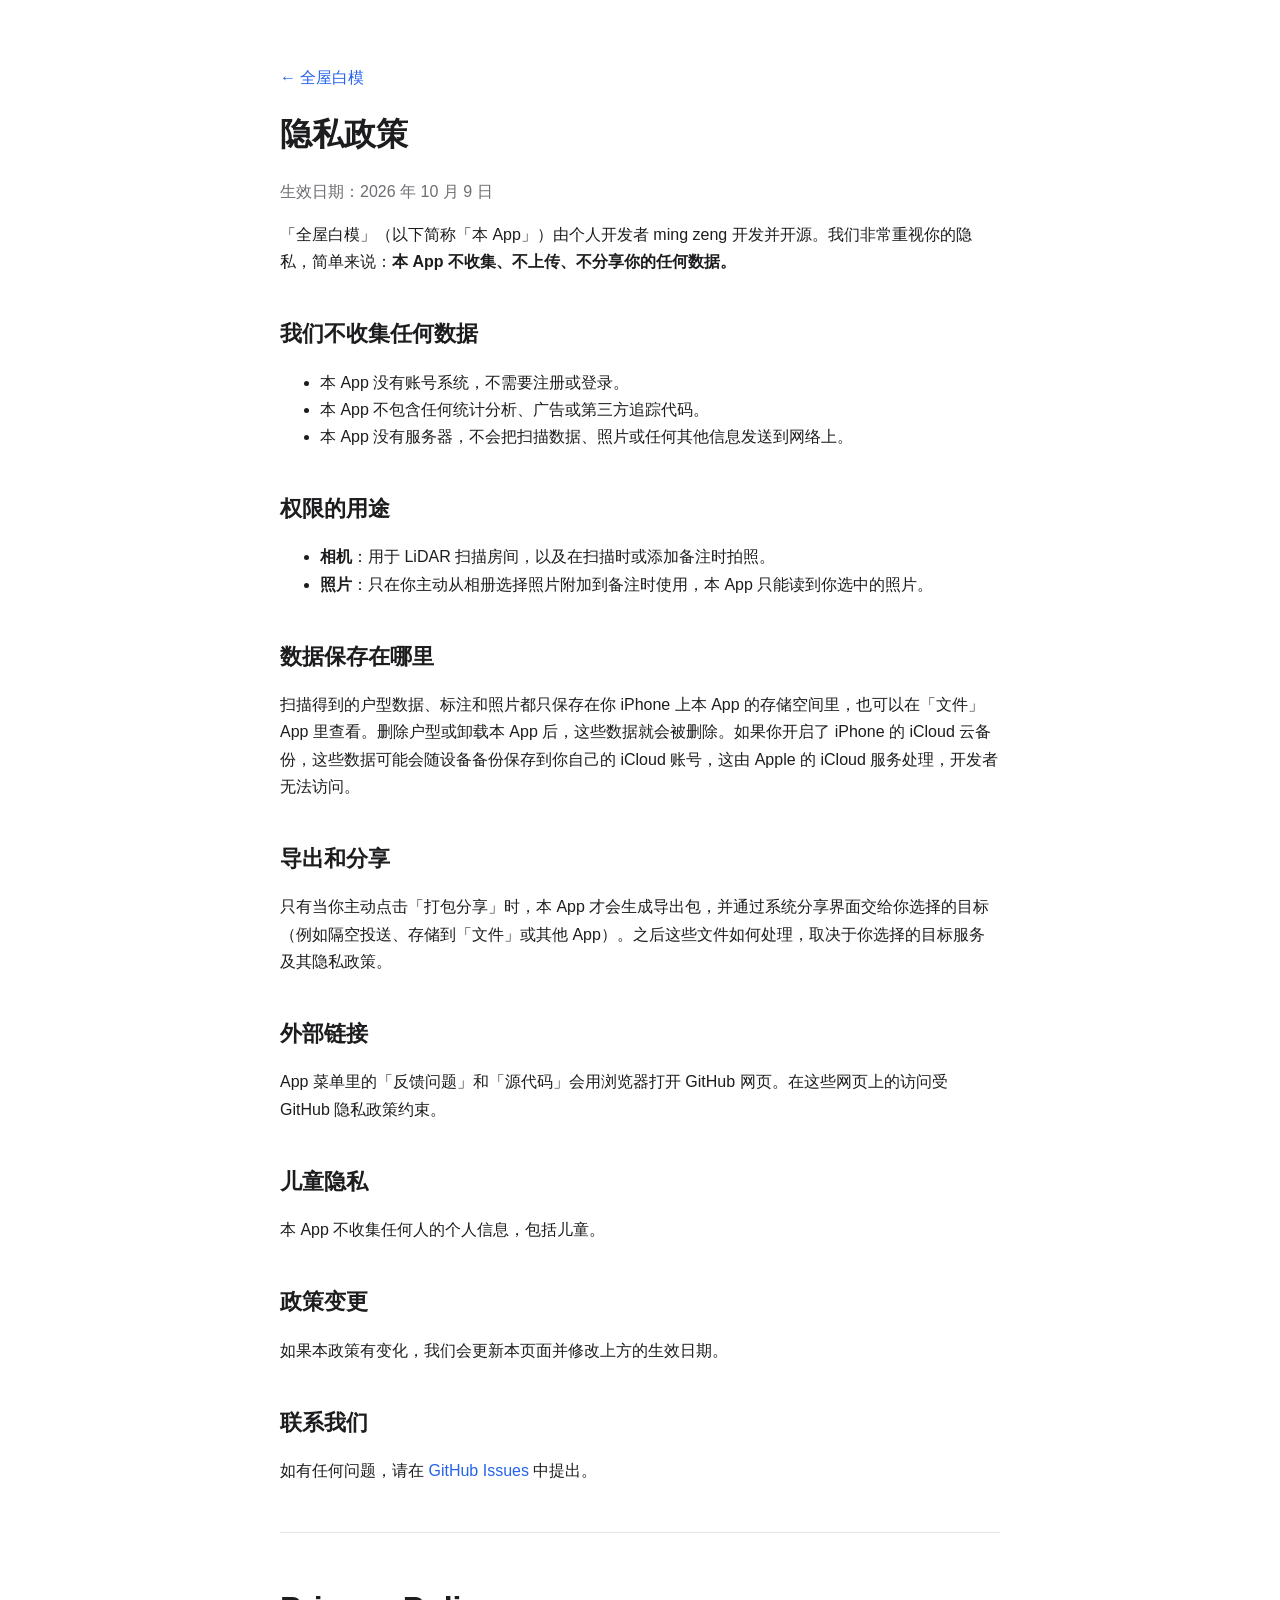
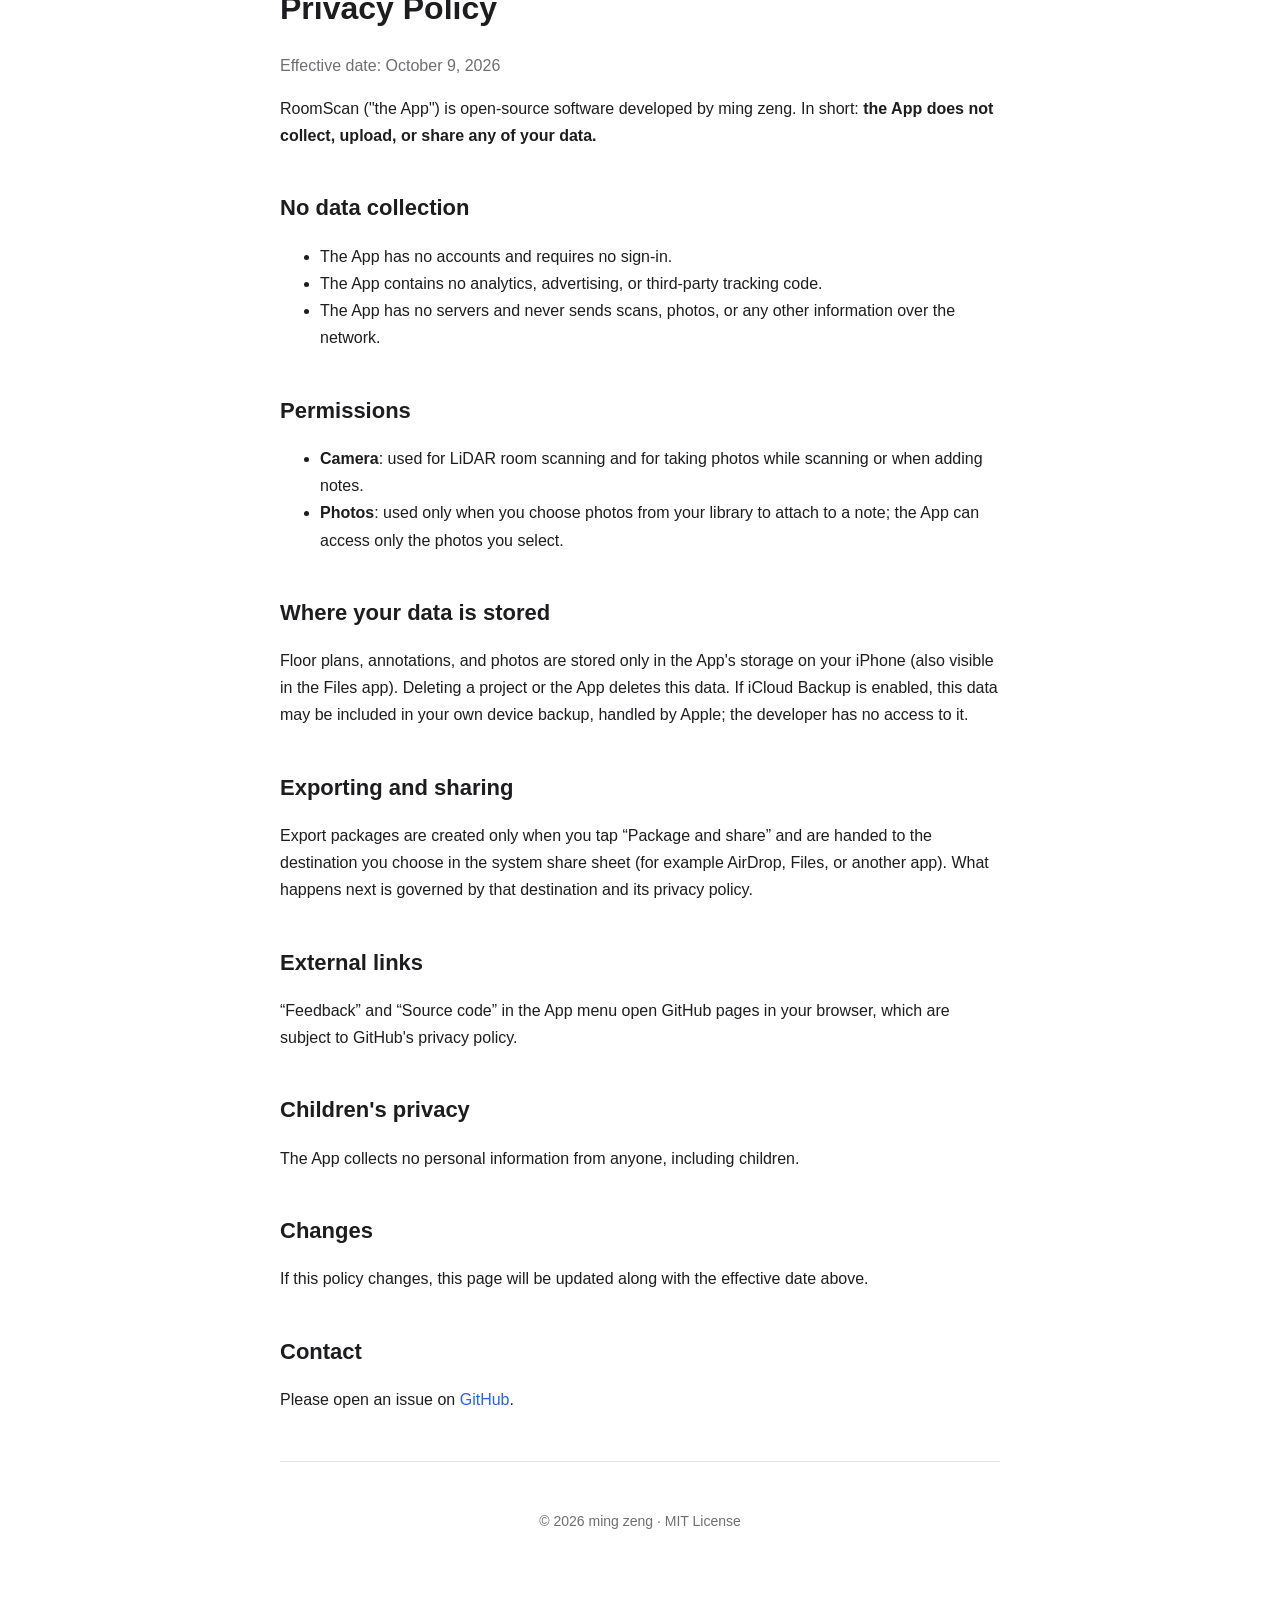
==== docs/privacy.html @ e1533487 "全屋白模 RoomScan：LiDAR 全屋扫描 → 白模 + 尺寸图 → 导出给 AI - 基于 Apple RoomPlan 的多房间扫描，扫描中自动 / 手动拍照（带相机位姿） - 空房间白模：" ====
<!doctype html>
<html lang="zh-Hans">
<head>
<meta charset="utf-8">
<meta name="viewport" content="width=device-width, initial-scale=1">
<title>隐私政策 · 全屋白模</title>
<link rel="icon" href="assets/icon.png">
<link rel="stylesheet" href="style.css">
</head>
<body>
<main>
  <p><a href="index.html">← 全屋白模</a></p>
  <h1>隐私政策</h1>
  <p class="muted">生效日期：2026 年 10 月 9 日</p>

  <p>「全屋白模」（以下简称「本 App」）由个人开发者 ming zeng 开发并开源。我们非常重视你的隐私，简单来说：<b>本 App 不收集、不上传、不分享你的任何数据。</b></p>

  <h2>我们不收集任何数据</h2>
  <ul>
    <li>本 App 没有账号系统，不需要注册或登录。</li>
    <li>本 App 不包含任何统计分析、广告或第三方追踪代码。</li>
    <li>本 App 没有服务器，不会把扫描数据、照片或任何其他信息发送到网络上。</li>
  </ul>

  <h2>权限的用途</h2>
  <ul>
    <li><b>相机</b>：用于 LiDAR 扫描房间，以及在扫描时或添加备注时拍照。</li>
    <li><b>照片</b>：只在你主动从相册选择照片附加到备注时使用，本 App 只能读到你选中的照片。</li>
  </ul>

  <h2>数据保存在哪里</h2>
  <p>扫描得到的户型数据、标注和照片都只保存在你 iPhone 上本 App 的存储空间里，也可以在「文件」App 里查看。删除户型或卸载本 App 后，这些数据就会被删除。如果你开启了 iPhone 的 iCloud 云备份，这些数据可能会随设备备份保存到你自己的 iCloud 账号，这由 Apple 的 iCloud 服务处理，开发者无法访问。</p>

  <h2>导出和分享</h2>
  <p>只有当你主动点击「打包分享」时，本 App 才会生成导出包，并通过系统分享界面交给你选择的目标（例如隔空投送、存储到「文件」或其他 App）。之后这些文件如何处理，取决于你选择的目标服务及其隐私政策。</p>

  <h2>外部链接</h2>
  <p>App 菜单里的「反馈问题」和「源代码」会用浏览器打开 GitHub 网页。在这些网页上的访问受 GitHub 隐私政策约束。</p>

  <h2>儿童隐私</h2>
  <p>本 App 不收集任何人的个人信息，包括儿童。</p>

  <h2>政策变更</h2>
  <p>如果本政策有变化，我们会更新本页面并修改上方的生效日期。</p>

  <h2>联系我们</h2>
  <p>如有任何问题，请在 <a href="https://github.com/srmming/RoomScan/issues">GitHub Issues</a> 中提出。</p>

  <hr>

  <div lang="en" id="en">
    <h1>Privacy Policy</h1>
    <p class="muted">Effective date: October 9, 2026</p>
    <p>RoomScan ("the App") is open-source software developed by ming zeng. In short: <b>the App does not collect, upload, or share any of your data.</b></p>

    <h2>No data collection</h2>
    <ul>
      <li>The App has no accounts and requires no sign-in.</li>
      <li>The App contains no analytics, advertising, or third-party tracking code.</li>
      <li>The App has no servers and never sends scans, photos, or any other information over the network.</li>
    </ul>

    <h2>Permissions</h2>
    <ul>
      <li><b>Camera</b>: used for LiDAR room scanning and for taking photos while scanning or when adding notes.</li>
      <li><b>Photos</b>: used only when you choose photos from your library to attach to a note; the App can access only the photos you select.</li>
    </ul>

    <h2>Where your data is stored</h2>
    <p>Floor plans, annotations, and photos are stored only in the App's storage on your iPhone (also visible in the Files app). Deleting a project or the App deletes this data. If iCloud Backup is enabled, this data may be included in your own device backup, handled by Apple; the developer has no access to it.</p>

    <h2>Exporting and sharing</h2>
    <p>Export packages are created only when you tap “Package and share” and are handed to the destination you choose in the system share sheet (for example AirDrop, Files, or another app). What happens next is governed by that destination and its privacy policy.</p>

    <h2>External links</h2>
    <p>“Feedback” and “Source code” in the App menu open GitHub pages in your browser, which are subject to GitHub's privacy policy.</p>

    <h2>Children's privacy</h2>
    <p>The App collects no personal information from anyone, including children.</p>

    <h2>Changes</h2>
    <p>If this policy changes, this page will be updated along with the effective date above.</p>

    <h2>Contact</h2>
    <p>Please open an issue on <a href="https://github.com/srmming/RoomScan/issues">GitHub</a>.</p>
  </div>

  <hr>
  <footer class="muted">© 2026 ming zeng · MIT License</footer>
</main>
</body>
</html>
---- docs/style.css ----
:root {
  --bg: #ffffff; --fg: #1d1d1f; --muted: #6e6e73; --line: #e5e5ea; --accent: #2563eb; --card: #f5f5f7;
  font-family: -apple-system, BlinkMacSystemFont, "PingFang SC", "Helvetica Neue", sans-serif;
}
@media (prefers-color-scheme: dark) {
  :root { --bg: #000000; --fg: #f5f5f7; --muted: #a1a1a6; --line: #2c2c2e; --accent: #60a5fa; --card: #1c1c1e; }
}
* { box-sizing: border-box; }
body { margin: 0; background: var(--bg); color: var(--fg); line-height: 1.7; }
main { max-width: 760px; margin: 0 auto; padding: 48px 20px 80px; }
header { text-align: center; margin-bottom: 40px; }
header img { width: 112px; height: 112px; border-radius: 25px; }
h1 { font-size: 32px; margin: 16px 0 4px; }
h2 { font-size: 22px; margin: 40px 0 12px; }
h3 { font-size: 17px; margin: 24px 0 6px; }
p, li { color: var(--fg); }
.muted { color: var(--muted); }
a { color: var(--accent); text-decoration: none; }
a:hover { text-decoration: underline; }
nav { display: flex; gap: 20px; justify-content: center; flex-wrap: wrap; margin-top: 12px; }
.shots { display: flex; gap: 12px; overflow-x: auto; padding: 8px 0 16px; }
.shots img { width: 200px; flex: none; border-radius: 16px; border: 1px solid var(--line); }
.card { background: var(--card); border-radius: 16px; padding: 4px 20px; margin: 16px 0; }
hr { border: none; border-top: 1px solid var(--line); margin: 48px 0; }
footer { text-align: center; font-size: 14px; }
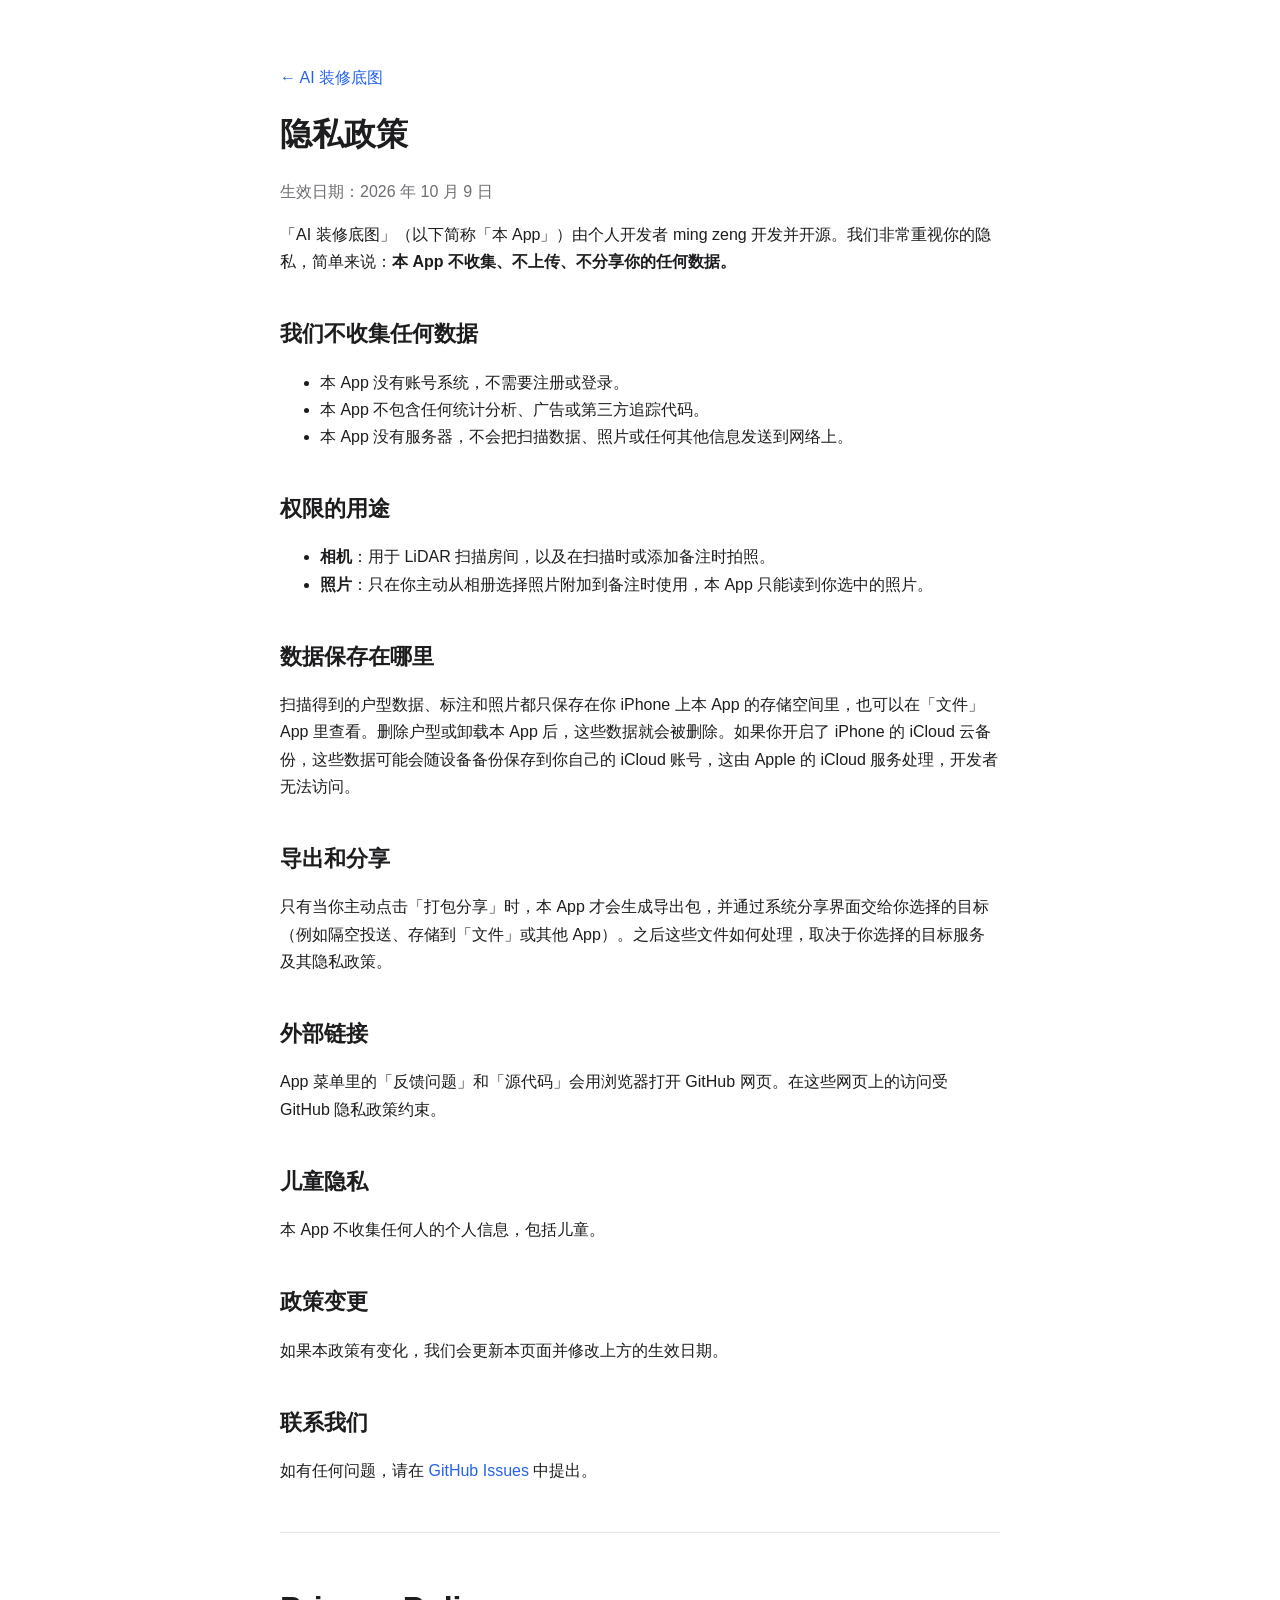
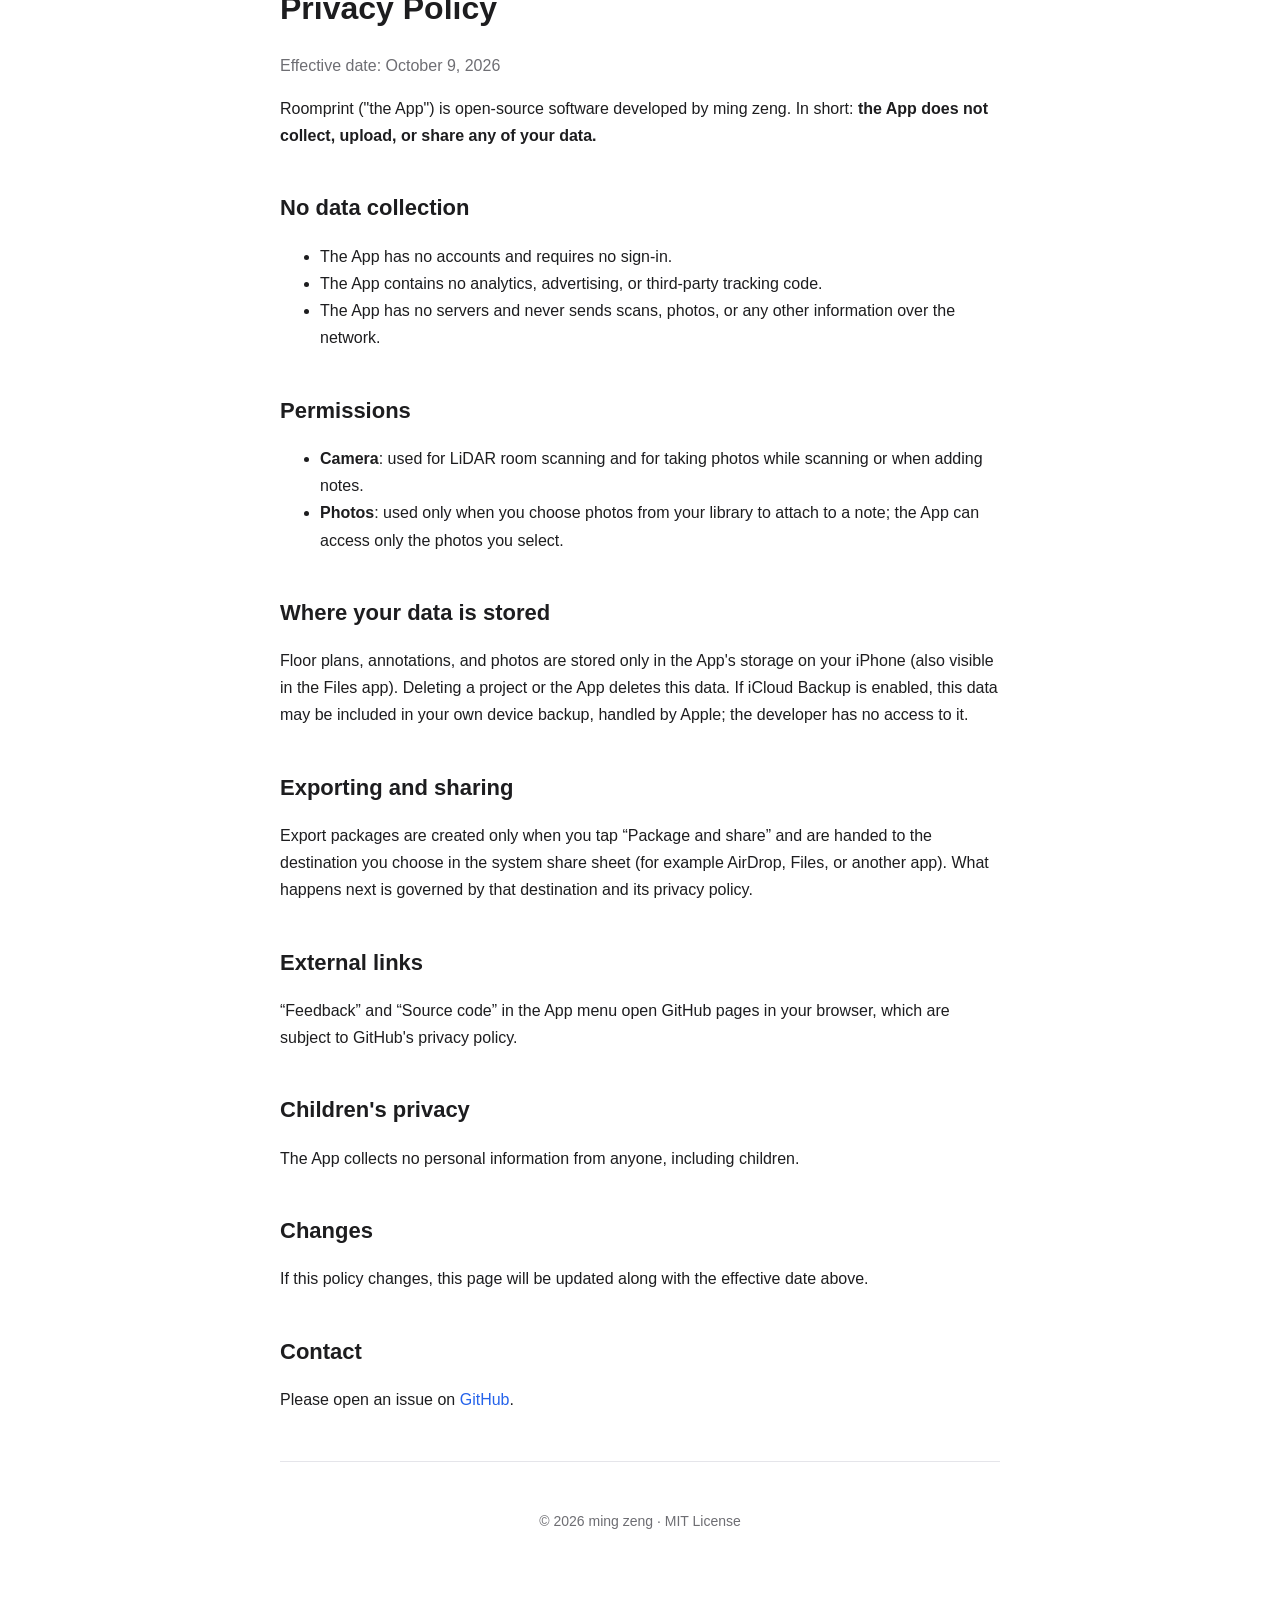
==== commit 3283c2f9: "改名：AI 装修底图 / Roomprint - 桌面名称：AI 装修底图（简中）、AI 裝修底圖（繁中）、Roomprint（英 / 西 / 日） - 仓库改名为 Roomprint，网站、READ" ====
--- a/docs/privacy.html
+++ b/docs/privacy.html
@@ -3,17 +3,17 @@
 <head>
 <meta charset="utf-8">
 <meta name="viewport" content="width=device-width, initial-scale=1">
-<title>隐私政策 · 全屋白模</title>
+<title>隐私政策 · AI 装修底图</title>
 <link rel="icon" href="assets/icon.png">
 <link rel="stylesheet" href="style.css">
 </head>
 <body>
 <main>
-  <p><a href="index.html">← 全屋白模</a></p>
+  <p><a href="index.html">← AI 装修底图</a></p>
   <h1>隐私政策</h1>
   <p class="muted">生效日期：2026 年 10 月 9 日</p>
 
-  <p>「全屋白模」（以下简称「本 App」）由个人开发者 ming zeng 开发并开源。我们非常重视你的隐私，简单来说：<b>本 App 不收集、不上传、不分享你的任何数据。</b></p>
+  <p>「AI 装修底图」（以下简称「本 App」）由个人开发者 ming zeng 开发并开源。我们非常重视你的隐私，简单来说：<b>本 App 不收集、不上传、不分享你的任何数据。</b></p>
 
   <h2>我们不收集任何数据</h2>
   <ul>
@@ -44,14 +44,14 @@
   <p>如果本政策有变化，我们会更新本页面并修改上方的生效日期。</p>
 
   <h2>联系我们</h2>
-  <p>如有任何问题，请在 <a href="https://github.com/srmming/RoomScan/issues">GitHub Issues</a> 中提出。</p>
+  <p>如有任何问题，请在 <a href="https://github.com/srmming/Roomprint/issues">GitHub Issues</a> 中提出。</p>
 
   <hr>
 
   <div lang="en" id="en">
     <h1>Privacy Policy</h1>
     <p class="muted">Effective date: October 9, 2026</p>
-    <p>RoomScan ("the App") is open-source software developed by ming zeng. In short: <b>the App does not collect, upload, or share any of your data.</b></p>
+    <p>Roomprint ("the App") is open-source software developed by ming zeng. In short: <b>the App does not collect, upload, or share any of your data.</b></p>
 
     <h2>No data collection</h2>
     <ul>
@@ -82,7 +82,7 @@
     <p>If this policy changes, this page will be updated along with the effective date above.</p>
 
     <h2>Contact</h2>
-    <p>Please open an issue on <a href="https://github.com/srmming/RoomScan/issues">GitHub</a>.</p>
+    <p>Please open an issue on <a href="https://github.com/srmming/Roomprint/issues">GitHub</a>.</p>
   </div>
 
   <hr>
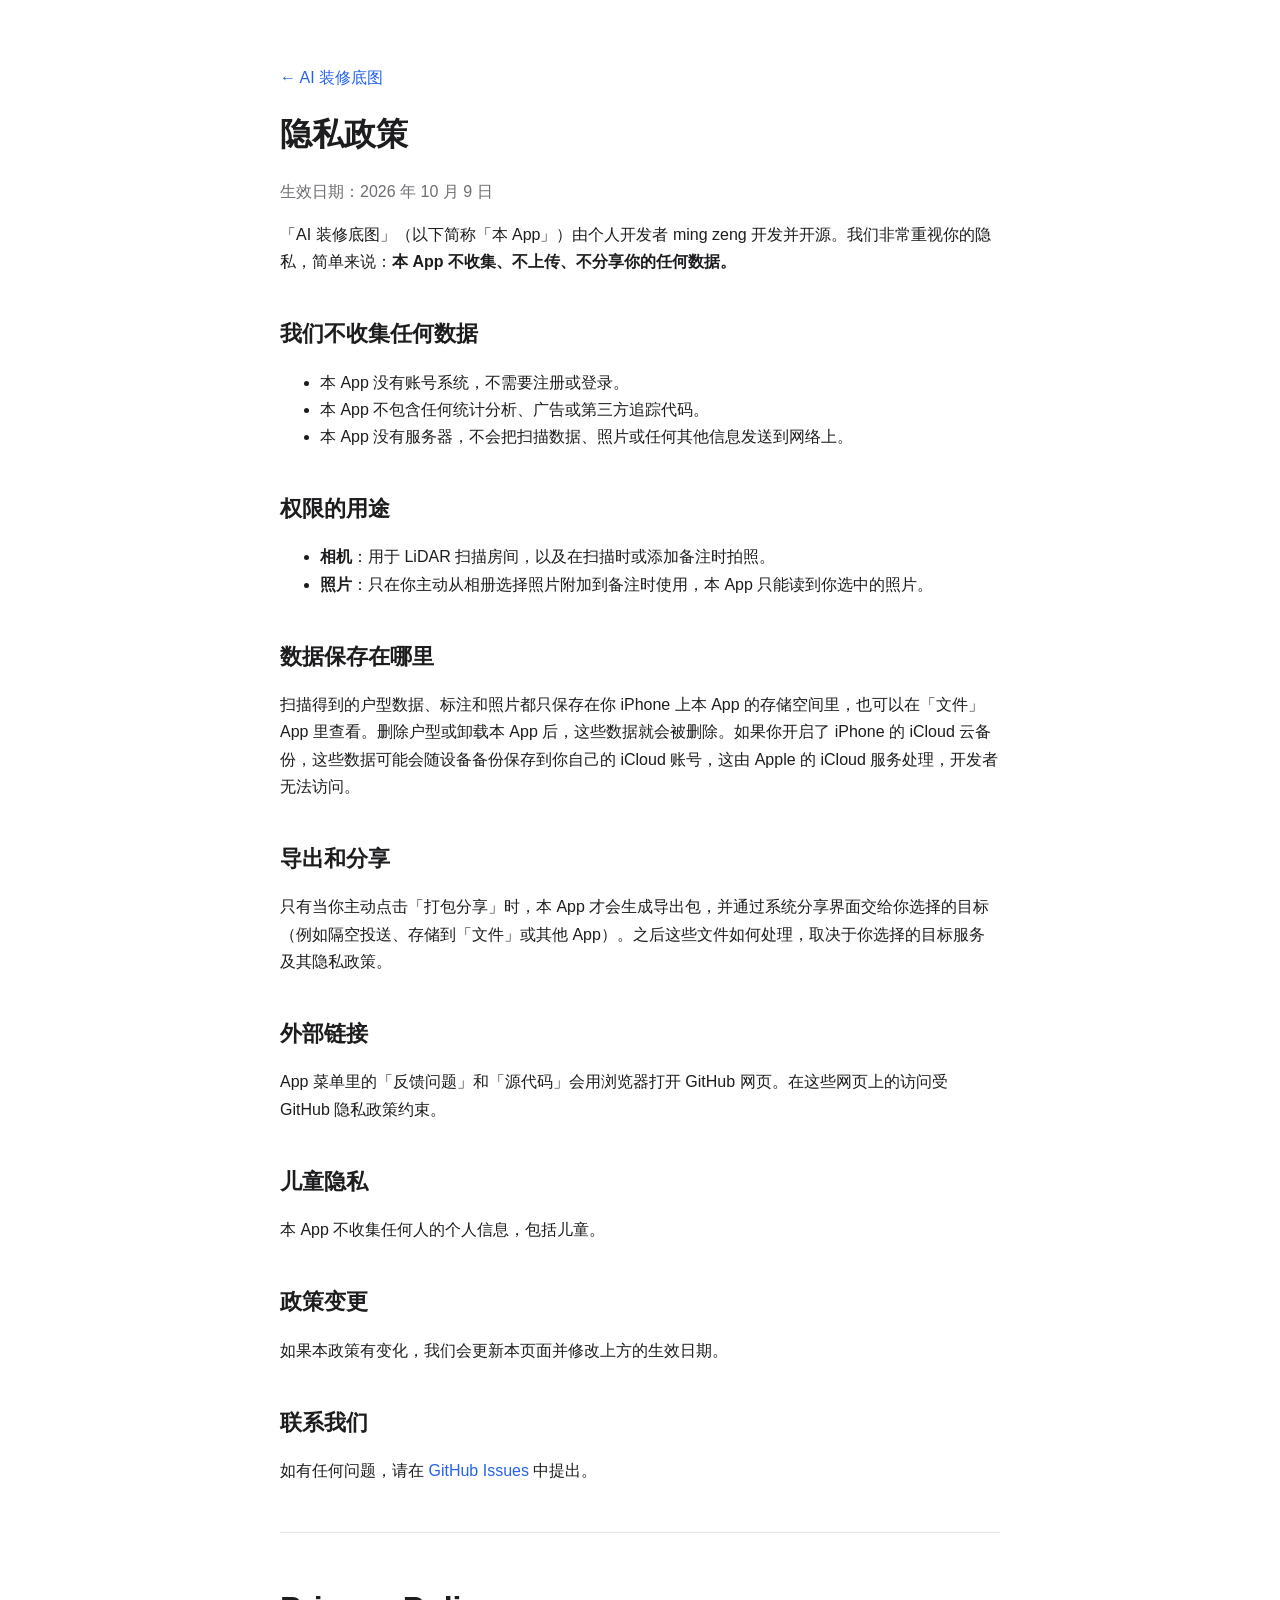
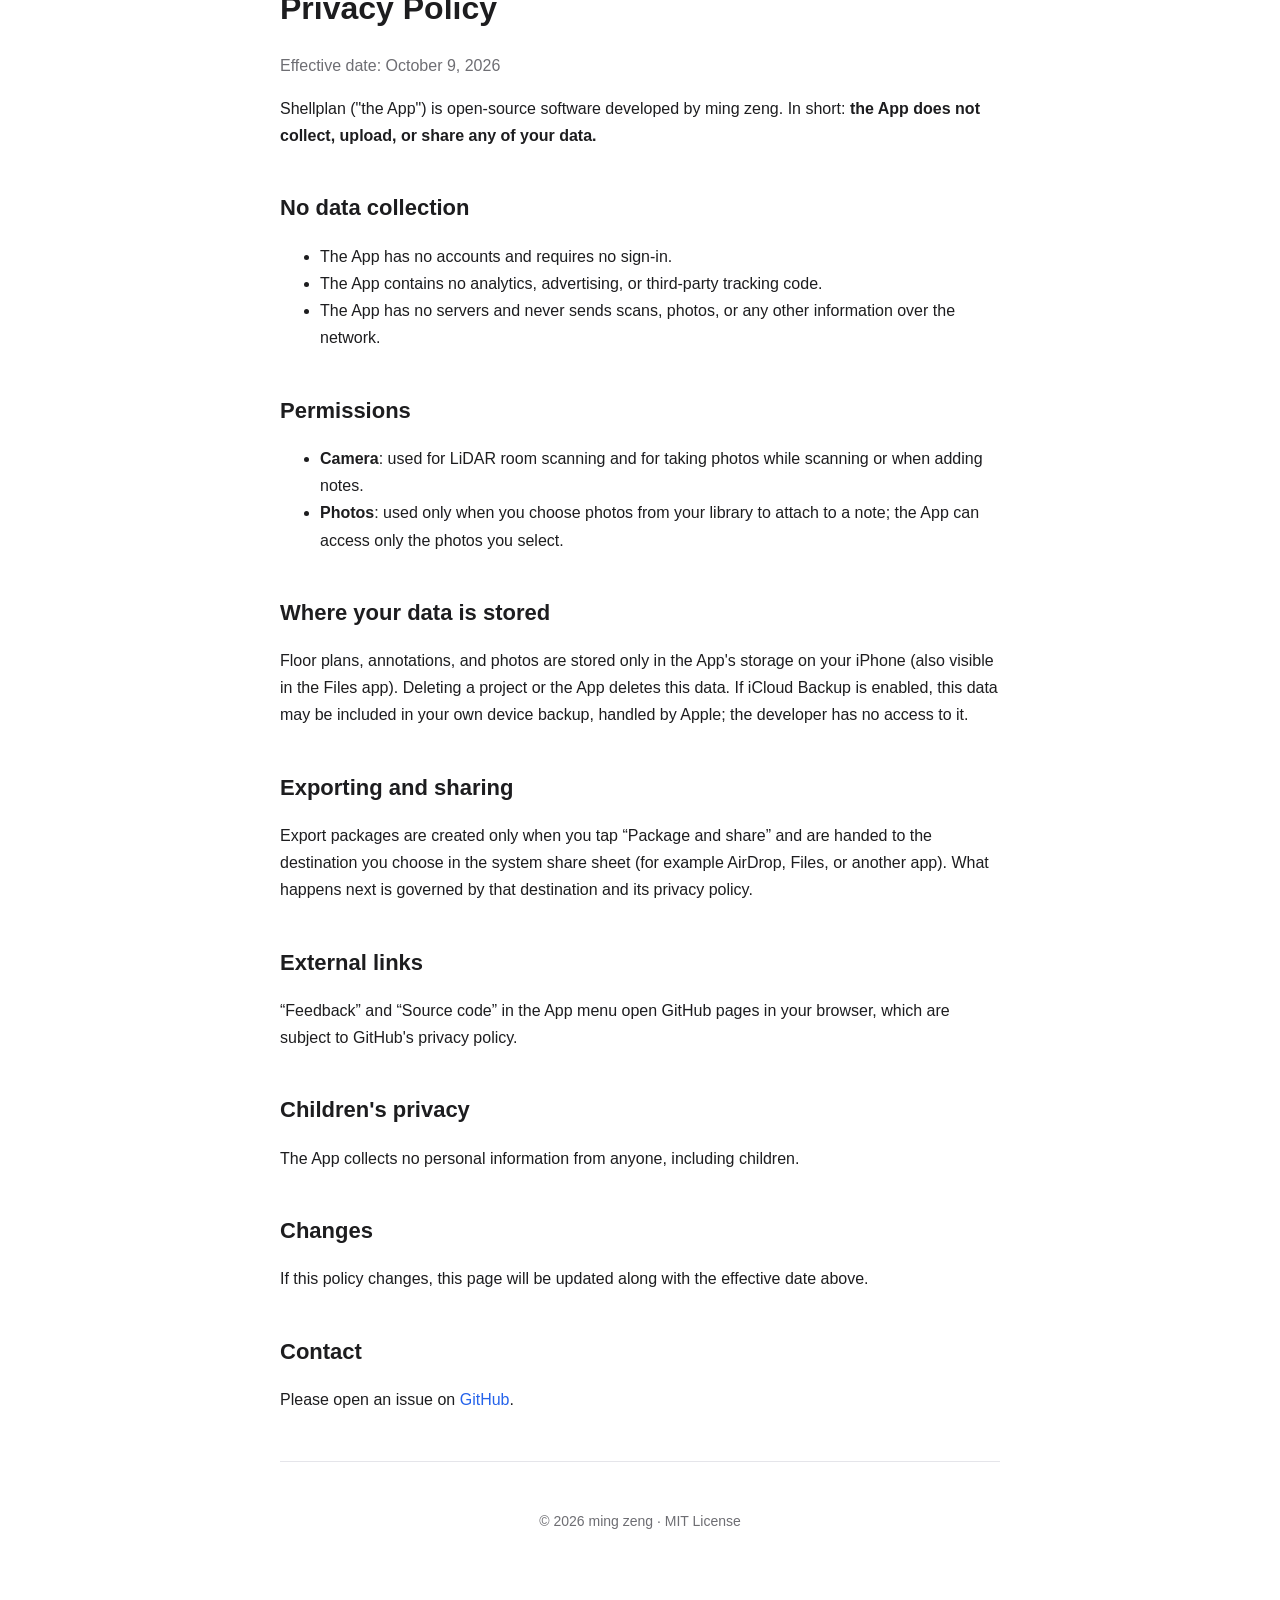
==== commit 34ca6de3: "英文品牌改为 Shellplan（Roomprint 在 App Store 已被占用） - 英 / 西 / 日桌面名称：Shellplan - 仓库改名为 Shellplan，网站、README、上" ====
--- a/docs/privacy.html
+++ b/docs/privacy.html
@@ -44,14 +44,14 @@
   <p>如果本政策有变化，我们会更新本页面并修改上方的生效日期。</p>
 
   <h2>联系我们</h2>
-  <p>如有任何问题，请在 <a href="https://github.com/srmming/Roomprint/issues">GitHub Issues</a> 中提出。</p>
+  <p>如有任何问题，请在 <a href="https://github.com/srmming/Shellplan/issues">GitHub Issues</a> 中提出。</p>
 
   <hr>
 
   <div lang="en" id="en">
     <h1>Privacy Policy</h1>
     <p class="muted">Effective date: October 9, 2026</p>
-    <p>Roomprint ("the App") is open-source software developed by ming zeng. In short: <b>the App does not collect, upload, or share any of your data.</b></p>
+    <p>Shellplan ("the App") is open-source software developed by ming zeng. In short: <b>the App does not collect, upload, or share any of your data.</b></p>
 
     <h2>No data collection</h2>
     <ul>
@@ -82,7 +82,7 @@
     <p>If this policy changes, this page will be updated along with the effective date above.</p>
 
     <h2>Contact</h2>
-    <p>Please open an issue on <a href="https://github.com/srmming/Roomprint/issues">GitHub</a>.</p>
+    <p>Please open an issue on <a href="https://github.com/srmming/Shellplan/issues">GitHub</a>.</p>
   </div>
 
   <hr>
